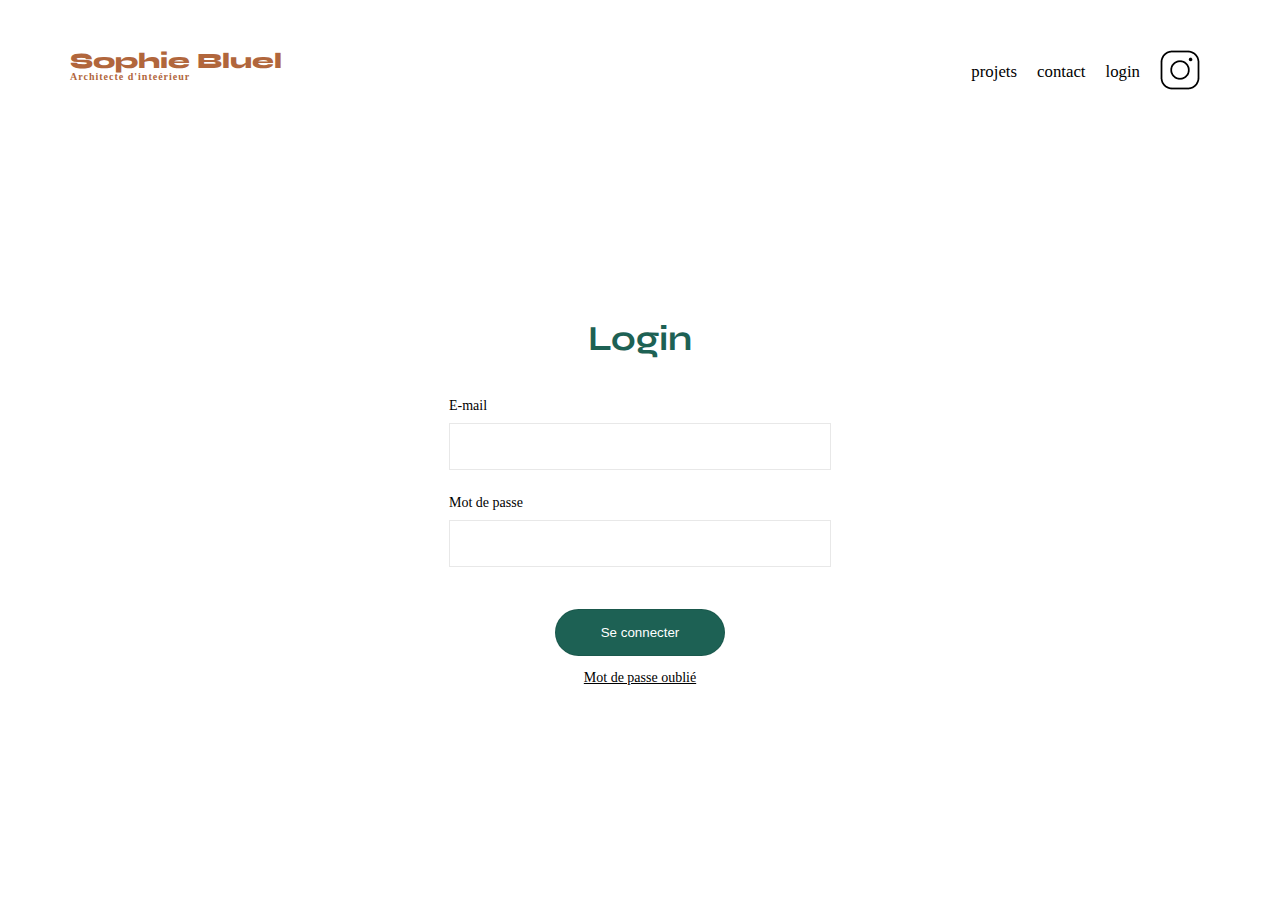
==== Portfolio-architecte-sophie-bluel/FrontEnd/Login.html @ d9717b36 "mise en place html et css partie login debut du fetch login" ====
<!DOCTYPE html>
<html>
  <head>
    <meta charset="UTF-8" />
    <title>login</title>
    <link rel="stylesheet" href="assets/login.css" />
    <link rel="stylesheet" href="assets/style.css" />
    <script src="script.js" type="module"></script>
  </head>
  <body>
    <header>
      <h1>Sophie Bluel <span>Architecte d'inteérieur</span></h1>
      <nav>
        <ul>
          <li>projets</li>
          <li>contact</li>
          <li><a href="index.html">login</a></li>
          <li><img src="./assets/icons/instagram.png" alt="Instagram" /></li>
        </ul>
      </nav>
    </header>

    <main>
      <form class="container">
        <p class="container_head">Login</p>

        <label for="E-mail">E-mail</label>
        <input class="container_input_email" type="email" placeholder="" />

        <label for="password">Mot de passe</label>
        <input
          class="container_input_password"
          type="password"
          placeholder=""
        />

        <button class="container_button">Se connecter</button>
        <a href="">Mot de passe oublié</a>
      </form>
    </main>
  </body>
</html>
---- Portfolio-architecte-sophie-bluel/FrontEnd/assets/login.css ----
/**Page de connexion**/ 

main {
	position: relative;
	height: 80vh;
	width: 100%;
	display: flex;
	justify-content: center;
	align-items: center;
}

.container {
	position: relative;
	display: flex;
	justify-content: center;
	align-items: center;
	flex-direction: column;
	gap: 10px;
}

.container_head {
	font-family: syne, sans-serif;
	font-weight: 700;
	font-size: 35px;
	margin-bottom: 2rem;
	color: #1D6154;
}

.container_input_email, .container_input_password {
	padding: 15px;
	width: 350px;
	border: 1px solid rgba(0, 0, 0, 0.09);
	outline: none;
	box-shadow:rgba(0, 0, 0, 0.09);
	margin-bottom: 1rem;
}

.container_button {
	margin-top: 1rem;
	padding: 15px;
	width: 170px;
	border: 1px solid rgba(0, 0, 0, 0.09);
	border-radius: 60px;
	background-color: #1D6154;
	color: white;
	outline: none;
	box-shadow:rgba(0, 0, 0, 0.09);
}

main a {
	margin-top: 5px;
	color: black;
}

.container label {
	margin-right: auto;
}
---- Portfolio-architecte-sophie-bluel/FrontEnd/assets/style.css ----
/* http://meyerweb.com/eric/tools/css/reset/
   v2.0 | 20110126
   License: none (public domain)
*/

@import url('https://fonts.googleapis.com/css2?family=Lobster&family=Raleway:wght@300;400;600;700;800;900&family=Roboto:ital,wght@0,400;0,500;1,100&family=Shrikhand&family=Syne:wght@600&display=swap');

html, body, div, span, applet, object, iframe,
h1, h2, h3, h4, h5, h6, p, blockquote, pre,
a, abbr, acronym, address, big, cite, code,
del, dfn, em, img, ins, kbd, q, s, samp,
small, strike, strong, sub, sup, tt, var,
b, u, i, center,
dl, dt, dd, ol, ul, li,
fieldset, form, label, legend,
table, caption, tbody, tfoot, thead, tr, th, td,
article, aside, canvas, details, embed,
figure, figcaption, footer, header, hgroup,
menu, nav, output, ruby, section, summary,
time, mark, audio, video {
	margin: 0;
	padding: 0;
	border: 0;
	font-size: 100%;
	font: inherit;
	vertical-align: baseline;
}
/* HTML5 display-role reset for older browsers */
article, aside, details, figcaption, figure,
footer, header, hgroup, menu, nav, section {
	display: block;
}
body {
	line-height: 1;
}
ol, ul {
	list-style: none;
}
blockquote, q {
	quotes: none;
}
blockquote:before, blockquote:after,
q:before, q:after {
	content: '';
	content: none;
}
table {
	border-collapse: collapse;
	border-spacing: 0;
}
/** end reset css**/
body {
	max-width: 1140px;
	margin:auto;
	font-family: 'Work Sans' ;
	font-size: 14px;
}
header {
	display: flex;
	justify-content: space-between;
	margin: 50px 0
}
section {
	margin: 50px 0
}

h1{
	display: flex;
	flex-direction: column;
	font-family: 'Syne';
	font-size: 22px;
	font-weight: 800;
	color: #B1663C
}

h1 > span {
	font-family: 'Work Sans';
	font-size:10px;
	letter-spacing: 0.1em;
;
}

h2{
	font-family: 'Syne';
	font-weight: 700;
	font-size: 30px;
	color: #1D6154
}
nav ul {
	display: flex;
	align-items: center;
	list-style-type: none;

}
nav li {
	padding: 0 10px;
	font-size: 1.2em;
}

li:hover {
	color: #B1663C;
}
#introduction {
	display: flex;
	align-items: center;
}
#introduction figure {
	flex: 1
}
#introduction img {
	display: block;
	margin: auto;
	width: 80%;
}

#introduction article {
	flex: 1
}
#introduction h2 {
	margin-bottom: 1em;
}

#introduction p {
	margin-bottom: 0.5em;
}
#portfolio h2 {
	text-align: center;
	margin-bottom: 1em;
}
.gallery {
	width: 100%;
	display: grid;
	grid-template-columns: 1fr 1fr 1fr;
	grid-column-gap: 20px;
	grid-row-gap: 20px;
}

.gallery img {
	width: 100%;

}
#contact {
	width: 50%;
margin: auto;
}
#contact > * {
	text-align: center;

}
#contact h2{
	margin-bottom: 20px;
}
#contact form {
	text-align: left;
	margin-top:30px;
	display: flex;
	flex-direction: column;
}

#contact input {
	height: 50px;
	font-size: 1.2em;
	border: none;
	box-shadow: 0px 4px 14px rgba(0, 0, 0, 0.09);
}
#contact label {
	margin: 2em 0 1em 0;
}
#contact textarea {
	border: none;
	box-shadow: 0px 4px 14px rgba(0, 0, 0, 0.09);
}

input[type="submit"]{
	font-family: 'Syne';
	font-weight: 700;
	color: white;
	background-color: #1D6154;
	margin : 2em auto ;
	width: 180px;
	text-align: center;
	border-radius: 60px ;
}

footer nav ul {
	display: flex;
	justify-content: flex-end;
	margin: 2em
}

/**Filtres Travaux**/ 
.filtres {
	display: flex;
	justify-content: center;
	gap: 1rem;
	margin: 3rem;
}

.filtres a {
	border: 1px solid #1D6154;
	border-radius: 30px;
	padding: 5px 20px 5px 20px;
	text-decoration: none;
	color: #1D6154;
	font-size: 17px;
	font-weight: 700;
}

.filtres a:hover {
	background-color: #1D6154;
	color: white;
}

header a {
	text-decoration: none;
	color: black;
}

header a:hover {
	cursor: pointer;
	color: #B1663C;
}
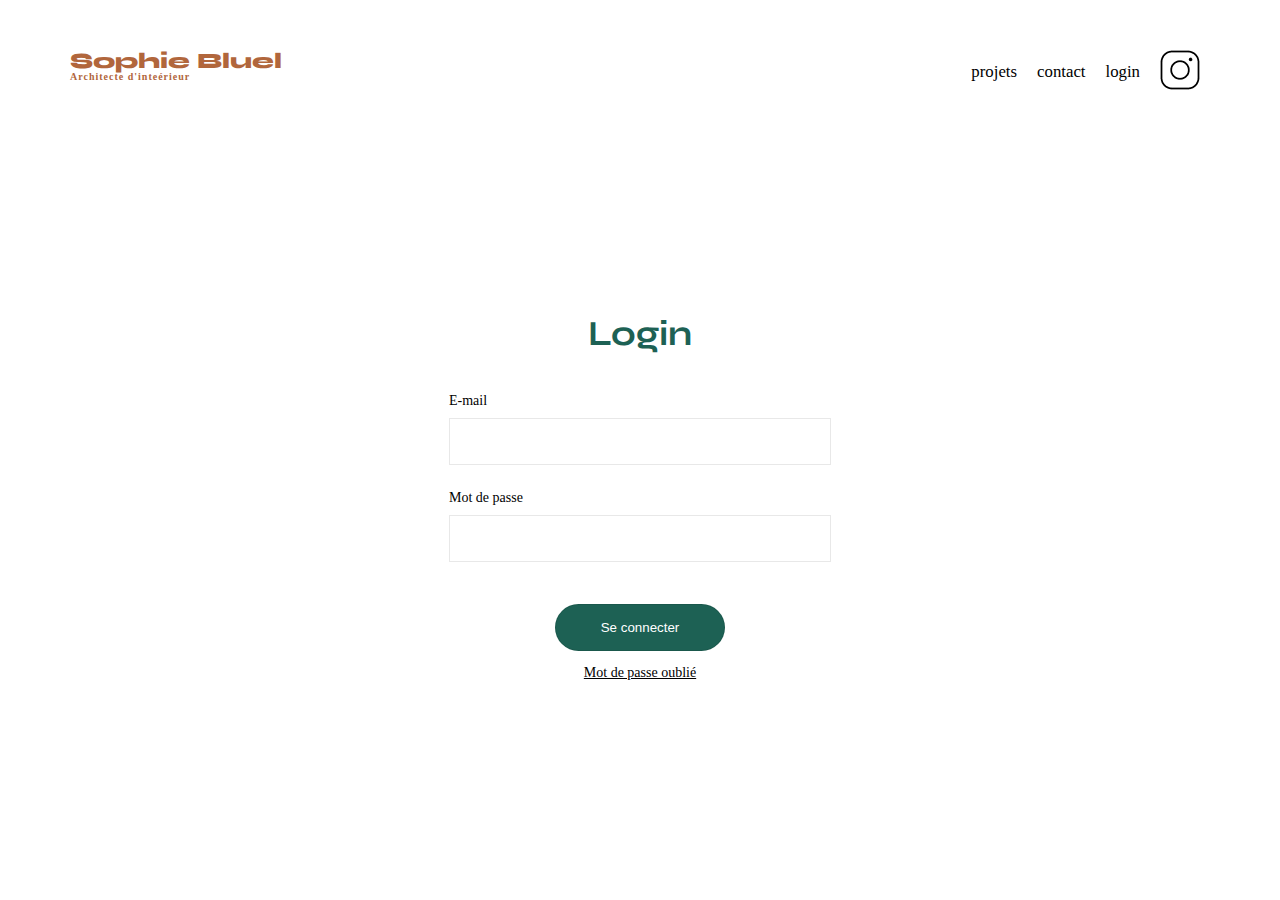
==== commit e595445d: "ajout message error sur login" ====
--- a/Portfolio-architecte-sophie-bluel/FrontEnd/Login.html
+++ b/Portfolio-architecte-sophie-bluel/FrontEnd/Login.html
@@ -5,7 +5,7 @@
     <title>login</title>
     <link rel="stylesheet" href="assets/login.css" />
     <link rel="stylesheet" href="assets/style.css" />
-    <script src="script.js" type="module"></script>
+    <script src="login.js" type="module"></script>
   </head>
   <body>
     <header>
@@ -36,6 +36,7 @@
 
         <button class="container_button">Se connecter</button>
         <a href="">Mot de passe oublié</a>
+        <div class="erreur_login"></div>
       </form>
     </main>
   </body>
--- a/Portfolio-architecte-sophie-bluel/FrontEnd/assets/style.css
+++ b/Portfolio-architecte-sophie-bluel/FrontEnd/assets/style.css
@@ -221,3 +221,4 @@
 	color: #B1663C;
 }
 
+/** Modal **/
